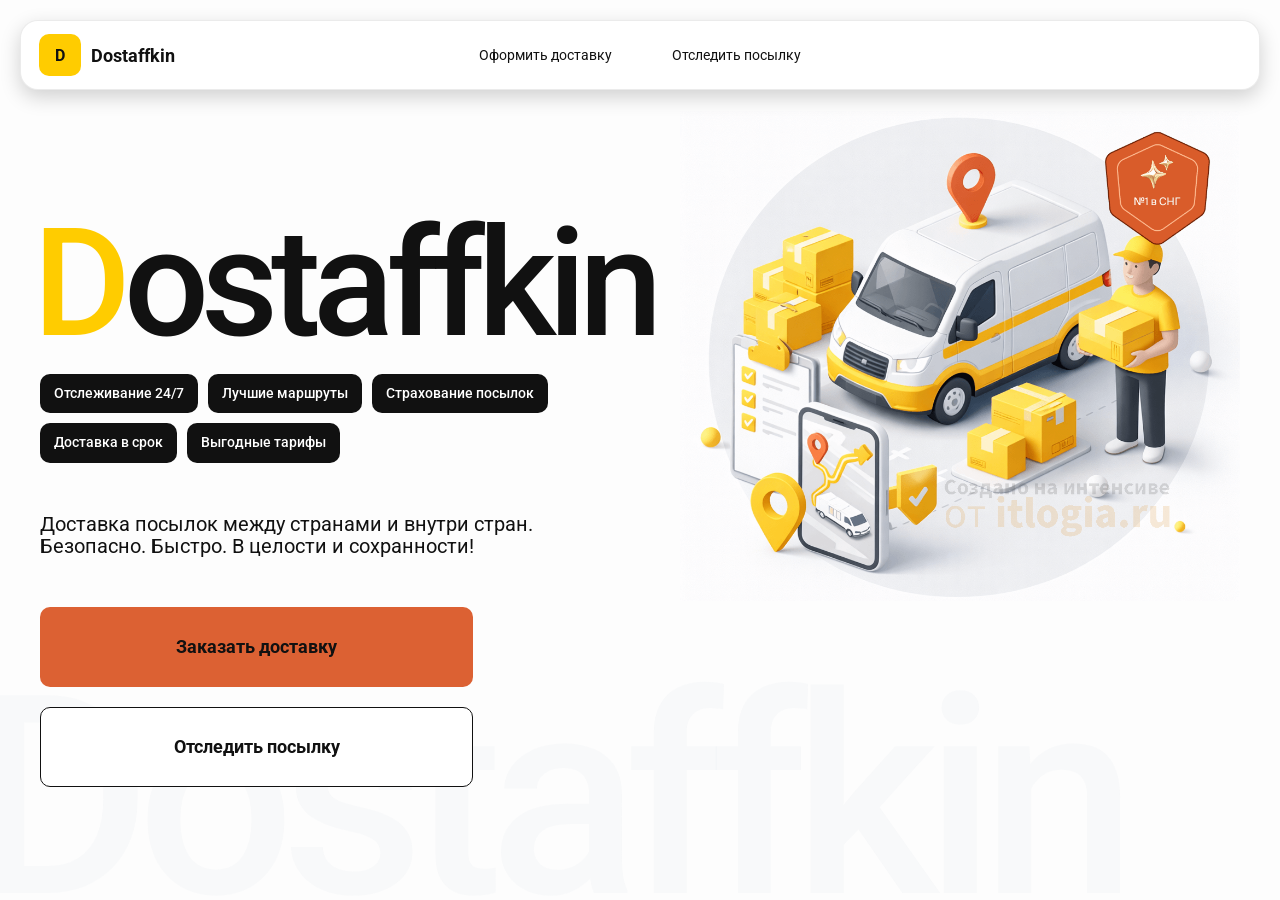
==== index.html @ ea611ece "update" ====
<!DOCTYPE html>
<html lang="en">
<head>
    <meta charset="UTF-8">
    <meta name="viewport" content="width=device-width,initial-scale=1,maximum-scale=1,user-scalable=0"/>
    <title>Dostaffkin — Доставка посылок между странами и внутри стран. Безопасно. Быстро. В целости и
        сохранности!</title>
    <link rel="stylesheet" href="styles/base.css"/>
    <link rel="stylesheet" href="styles/base_adaptive.css"/>
    <link rel="stylesheet" href="styles/index.css"/>
    <link rel="stylesheet" href="styles/index_adaptive.css"/>
</head>
<body>
<div class="container">
    <header class="header">
        <a class="header-brand" href="#">
            <div class="header-logo">D</div>
            <div class="header-title">Dostaffkin</div>
        </a>

        <nav class="header-menu">
            <a class="header-link" href="#">Оформить <span>доставку</span></a>
            <a class="header-link" href="#">Отследить <span>посылку</span></a>
        </nav>
    </header>
    <main class="main">
        <section class="main-info">
          <div class="main-title">
            <span>D</span>ostaffkin
          </div>
          <div class="main-features">
            <div class="main-feature">Отслеживание 24/7</div>
            <div class="main-feature">Лучшие маршруты</div>
            <div class="main-feature">Страхование посылок</div>
            <div class="main-feature">Доставка в срок</div>
            <div class="main-feature">Выгодные тарифы</div>
          </div>
          <div class="main-description">
            Доставка посылок между странами и внутри стран.
            Безопасно. Быстро. В целости и сохранности!
          </div>
          <div class="main-actions">
            <a class="button" type="button" href="./order.html">Заказать доставку</a>
            <a class="button button-white" type="button" href="./track.html">Отследить посылку</a>
          </div>
          <div class="main-title-ghost">Dostaffkin</div>
        </section>
      <section class="main-image">
        <img src="images/main-image.png" alt="Main image"/>
      </section>
    </main>
</div>
</body>
</html>
---- styles/base.css ----
*, *::before, *::after {
    box-sizing: border-box;
}

@font-face {
    font-family: "Roboto";
    src: url("../fonts/Roboto-Regular.ttf");
    font-weight: normal;
}

@font-face {
    font-family: "Roboto";
    src: url("../fonts/Roboto-Bold.ttf");
    font-weight: bold;
}

@font-face {
    font-family: "Roboto";
    src: url("../fonts/Roboto-Medium.ttf");
    font-weight: 500;
}

html, body {
    margin: 0;
    color: #111111;
    font-family: "Roboto", sans-serif;
}

body {
    background: #FDFDFD;
}

.header {
    border-radius: 18px;
    box-shadow: 0 7px 20px 0 #0000002E;
    backdrop-filter: blur(10px);
    background: #ffffff;
    left: 20px;
    border: 1px solid rgba(0, 0, 0, 0.08);
    position: fixed;
    right: 20px;
    top: 20px;
    padding: 14px 18px;
    height: 70px;
    display: flex;
    align-items: center;
    z-index: 6;
}

.header-brand {
    display: flex;
    align-items: center;
    text-decoration: none;
    gap: 10px;
}

.header-logo {
    width: 42px;
    height: 42px;
    border-radius: 10px;
    background: #FFCC00;
    display: grid;
    place-items: center;
    font-weight: bold;
    color: #111;
}

.header-title {
    font-size: 18px;
    font-weight: bold;
    color: #111111;
    text-decoration: none;
}

.header-menu {
    display: flex;
    align-items: center;
    gap: 60px;
    margin: 0;
    position: absolute;
    left: 50%;
    transform: translateX(-50%);
}

.header-link {
    font-size: 14px;
    color: #111111;
    text-decoration: none;
}

.button {
    border: 0;
    outline: none;
    height: 44px;
    border-radius: 10px;
    font-size: 14px;
    font-weight: bold;
    cursor: pointer;
    font-family: inherit;
    transition: transform .08s ease, opacity .12s ease;
    background: #DC6133;
    color: #111111;
    text-align: center;
    text-decoration: none;
}

.button:hover {
    background-color: #E5BC19;
}

.button:disabled {
    cursor: not-allowed;
    background-color: #FADE6E;
    color: #787878;
    transform: none;
}

.button.button-white {
    background: #ffffff;
    border: 1px solid #111111;
}

.button.button-white:hover {
    background: rgb(241 241 241);
}
---- styles/base_adaptive.css ----
@media (max-width: 767px) {
    .header {
        left: 10px;
        right: 10px;
        top: 10px;
    }

    .header-link span {
        display: none;
    }

    .header-menu {
        gap: 20px;
        justify-content: flex-start;
        margin: 0 0 0 30px;
        position: static;
        transform: none;
    }
}

@media (max-width: 420px) {
    .header-title {
        display: none;
    }
}

@media (max-width: 374px) {
    .header-menu {
        gap: 10px;
        margin: 0 0 0 10px;
    }
}
---- styles/index.css ----
.container {
    overflow: hidden;
    min-height: 100vh;
}

.main {
    padding: 111px 40px 40px;
    position: relative;
    display: flex;
}

.main-info {
    max-width: 840px;
    width: 100%;
    position: relative;
}

.main-title {
    margin-top: 98px;
    font-weight: 500;
    font-size: 200px;
    line-height: 1;
    letter-spacing: -0.05em;
    color: #111111;
    left: -15px;
    position: relative;
}

.main-title span {
    color: #ffcc00;
}

.main-features {
    margin-top: 15px;
    display: flex;
    flex-wrap: wrap;
    gap: 10px;
}

.main-feature {
    background: #111111;
    color: #ffffff;
    padding: 12px 14px;
    font-weight: 500;
    font-size: 14px;
    line-height: 1.1;
    border-radius: 10px;
}

.main-features {
    margin-top: 15px;
    display: flex;
    flex-wrap: wrap;
    gap: 10px;
}

.main-feature {
    background: #111111;
    color: #ffffff;
    padding: 12px 14px;
    font-weight: 500;
    font-size: 14px;
    line-height: 1.1;
    border-radius: 10px;
}

.main-description {
    margin-top: 50px;
    max-width: 500px;
    font-size: 20px;
    line-height: 1.1;
    color: #111111;
}

.main-actions {
    margin-top: 50px;
    display: flex;
    flex-direction: column;
    gap: 20px;
}

.main-actions .button {
    height: 80px;
    width: 433px;
    font-size: 18px;
    font-weight: bold;
    place-items: center;
    display: grid;
}

.main-title-ghost {
    position: absolute;
    z-index: -1;
    left: -70px;
    bottom: -150px;
    font-weight: 500;
    font-size: 278px;
    line-height: 1;
    letter-spacing: -0.05em;
    color: #ECEDF04D;
}

.main-image {
    width: 1024px;
    top: 100px;
    z-index: -2;
}

.main-image img {
    width: 100%;
    max-width: 1024px;
    height: auto;
    display: block;
}
---- styles/index_adaptive.css ----
@media (max-width: 1760px) {
    .main-title {
        font-size: 150px;
        left: -7px;
    }

    .main-info {
        max-width: 640px;
    }
}

@media (max-width: 1200px) {
    .main-info {
        max-width: 540px;
    }

    .main {
        padding: 111px 20px 20px;
    }

    .main-title {
        font-size: 120px;
        left: -4px;
    }

    .main-title-ghost {
        font-size: 220px;
    }
}

@media (max-width: 1024px) {
    .main-title {
        margin-top: 30px;
    }

    .main {
        flex-direction: column-reverse;
    }

    .main-image {
        max-width: 350px;
        position: absolute;
        left: 370px;
        top: 370px;
    }

    .main-info {
        max-width: 100%;
    }

    .main-actions {
        gap: 10px;
    }

    .main-actions .button {
        height: 50px;
        font-size: 14px;
        width: auto;
        max-width: 300px;
    }

    .main-description {
        max-width: 350px;
    }
}

@media (max-width: 570px) {
    .main-title {
        font-size: 88px;
    }

    .main-description {
        max-width: 100%
    }

    .main-actions {
       width: 100%;
    }

    .main-actions .button {
        width: 100%;
        max-width: 100%
    }

    .main-image {
        max-width: 650px;
        position: absolute;
        left: 170px;
        top: 70px;
        opacity: 0.2;
    }
}

@media (max-width: 400px) {
    .main-title {
        font-size: 70px;
    }
}
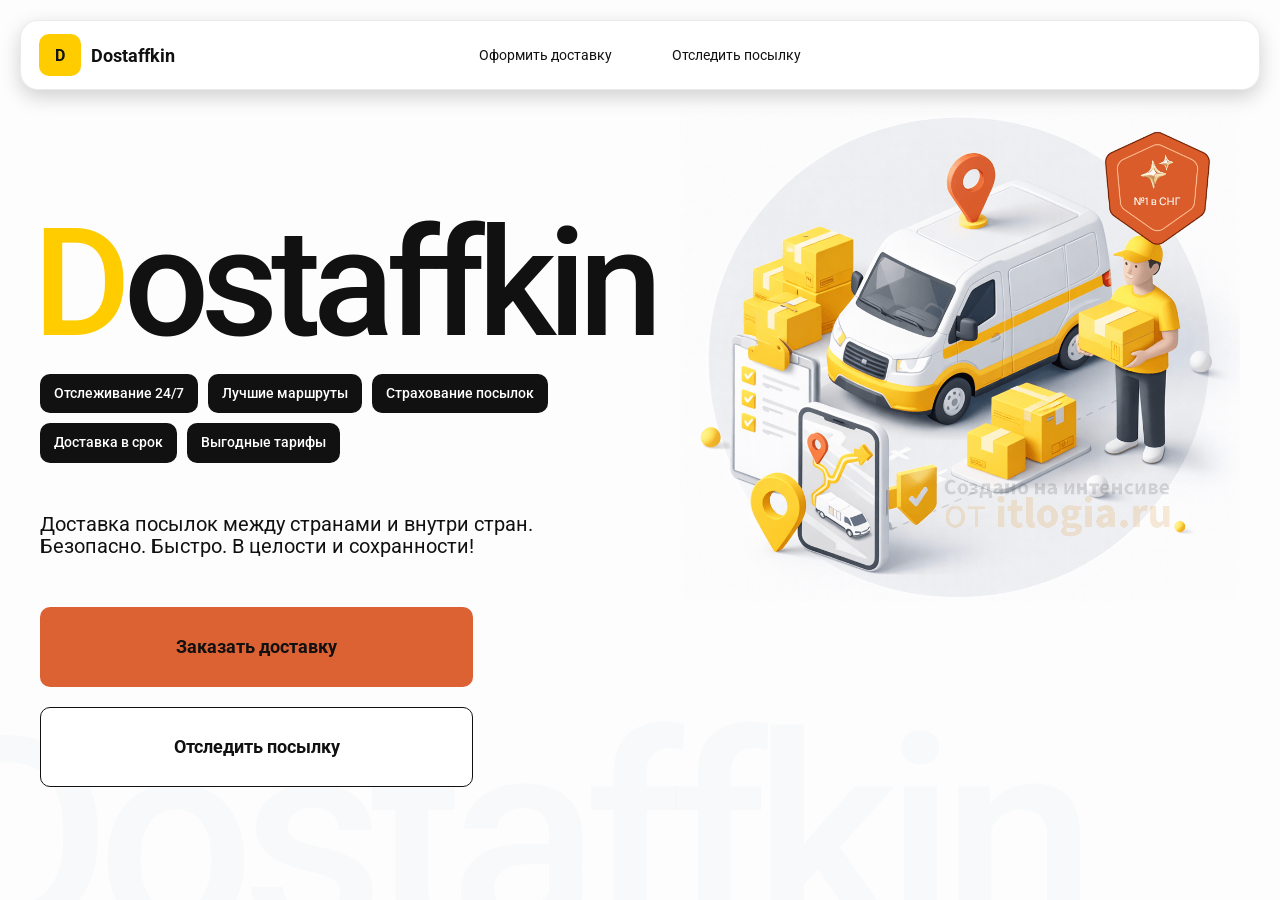
==== commit 5beee00b: "lesson 3 (homework)" ====
--- a/index.html
+++ b/index.html
@@ -13,14 +13,14 @@
 <body>
 <div class="container">
     <header class="header">
-        <a class="header-brand" href="#">
+        <a class="header-brand" href=./index.html>
             <div class="header-logo">D</div>
             <div class="header-title">Dostaffkin</div>
         </a>
 
         <nav class="header-menu">
-            <a class="header-link" href="#">Оформить <span>доставку</span></a>
-            <a class="header-link" href="#">Отследить <span>посылку</span></a>
+            <a class="header-link" href=./track.html>Оформить <span>доставку</span></a>
+            <a class="header-link" href=./order.html>Отследить <span>посылку</span></a>
         </nav>
     </header>
     <main class="main">
@@ -43,9 +43,9 @@
             <a class="button" type="button" href="./order.html">Заказать доставку</a>
             <a class="button button-white" type="button" href="./track.html">Отследить посылку</a>
           </div>
-          <div class="main-title-ghost">Dostaffkin</div>
         </section>
-      <section class="main-image">
+        <div class="main-title-ghost">Dostaffkin</div>
+        <section class="main-image">
         <img src="images/main-image.png" alt="Main image"/>
       </section>
     </main>
--- a/styles/base.css
+++ b/styles/base.css
@@ -122,4 +122,74 @@
 
 .button.button-white:hover {
     background: rgb(241 241 241);
+}
+
+.main-field {
+    display: flex;
+    align-items: center;
+    margin-top: 6px;
+    gap: 10px;
+    border: 1px solid #1111111A;
+    background: #FAFAFA;
+    border-radius: 10px;
+    padding: 10px 12px;
+    position: relative;
+    box-sizing: border-box;
+    height: 50px;
+}
+
+.main-field.textarea {
+    height: auto;
+}
+
+.main-pin {
+    width: 28px;
+    height: 28px;
+    border-radius: 10px;
+    background: rgba(17, 17, 17, 0.08);
+    display: grid;
+    place-items: center;
+    flex: 0 0 auto;
+    position: relative;
+}
+
+.main-pin::before {
+    content: "";
+    width: 8px;
+    height: 8px;
+    border-radius: 999px;
+    background: orange;
+    opacity: .75;
+    display: block;
+}
+
+.main-field:last-child .main-pin::before {
+    background: green;
+    opacity: .85;
+}
+
+input, textarea {
+    width: 100%;
+    border: 0;
+    outline: none;
+    background: transparent;
+    font-size: 14px;
+    color: #111111;
+    font-family: inherit;
+}
+
+textarea {
+    resize: vertical;
+    min-height: 72px;
+    padding: 2px 0;
+}
+
+input::placeholder, textarea::placeholder {
+    color: #7C7C7C;
+}
+
+.main-field:focus-within {
+    border-color: rgba(0, 0, 0, 0.20);
+    box-shadow: 0 0 0 4px rgba(255, 204, 0, 0.35);
+    background: rgba(255, 255, 255, 0.75);
 }
